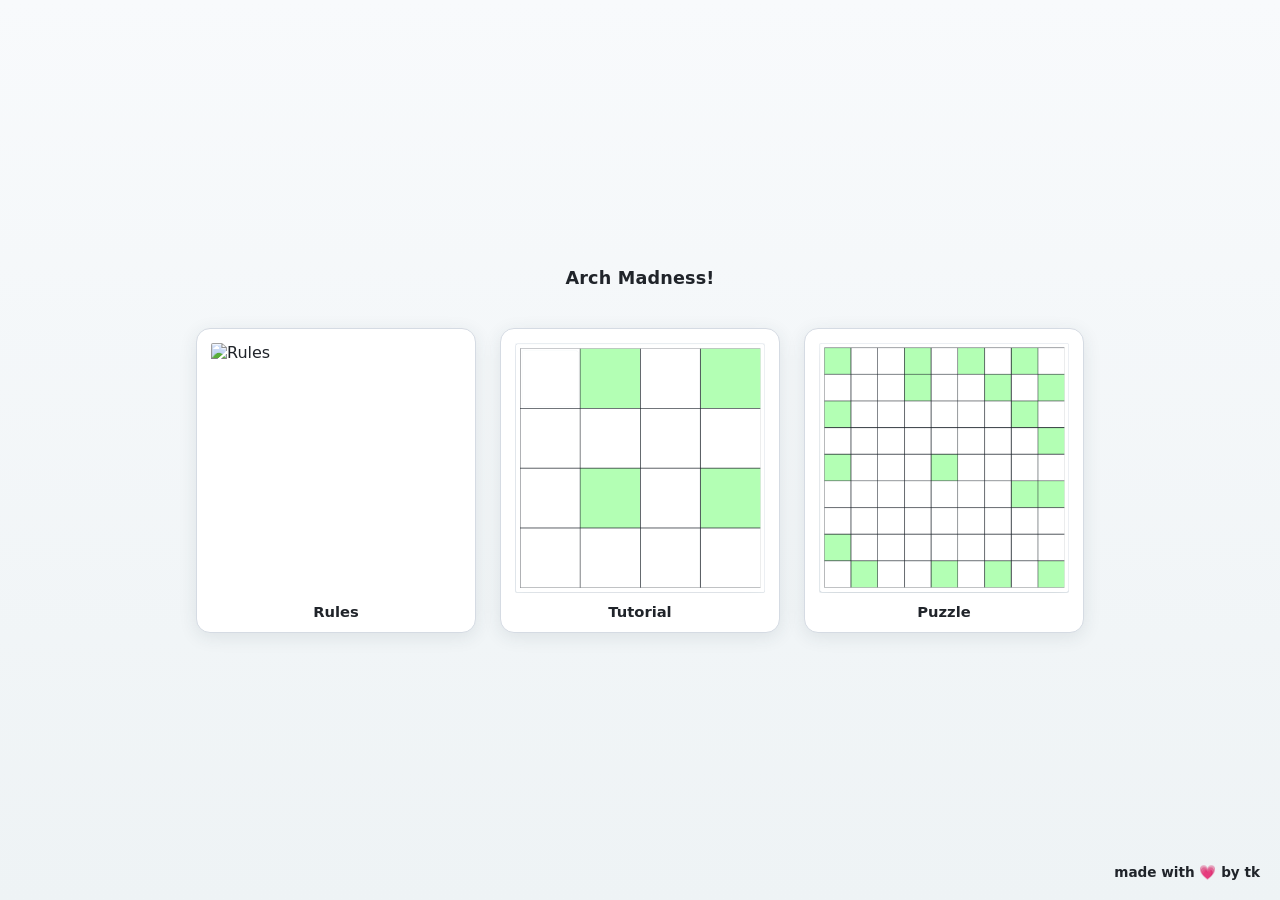
==== 05_26_arch_madness/index.html @ 18c68b8c "add hello world" ====
<!doctype html>
<html lang="en">
<head>
  <meta charset="utf-8">
  <meta name="viewport" content="width=device-width, initial-scale=1">
  <title>Arch Madness</title>
  <script>localStorage.removeItem("arcboard_mode");</script>
  <style>
    :root {
      font-family: Inter, ui-sans-serif, system-ui, -apple-system, BlinkMacSystemFont, "Segoe UI", sans-serif;
    }

    * { box-sizing: border-box; }

    body {
      margin: 0;
      min-height: 100vh;
      display: flex;
      flex-direction: column;
      align-items: center;
      justify-content: center;
      gap: 40px;
      background: linear-gradient(180deg, #f8fafc 0%, #eef3f5 100%);
    }

    h1 {
      margin: 0;
      font-size: 1.1rem;
      font-weight: 700;
      color: #20242a;
      letter-spacing: 0.01em;
    }

    nav {
      display: flex;
      flex-direction: row;
      gap: 24px;
      flex-wrap: wrap;
      justify-content: center;
    }

    nav a {
      display: flex;
      flex-direction: column;
      align-items: center;
      gap: 0;
      text-decoration: none;
      color: #20242a;
      border: 1px solid #d5dbe3;
      border-radius: 14px;
      background: #ffffff;
      box-shadow: 0 4px 18px rgba(40, 54, 70, 0.1);
      padding: 14px 14px 0;
      transition: 140ms ease;
      transition-property: box-shadow, transform, border-color;
    }

    nav a:hover {
      border-color: #1f6f8b;
      box-shadow: 0 8px 28px rgba(31, 111, 139, 0.18);
      transform: translateY(-2px);
    }

    nav a:active {
      transform: translateY(0);
    }

    nav a img {
      width: 250px;
      height: 250px;
      display: block;
      border-radius: 2px;
    }

    .label {
      width: 100%;
      padding: 10px 0 12px;
      text-align: center;
      font-size: 0.92rem;
      font-weight: 680;
      color: #20242a;
    }

    .tk-link {
      position: fixed;
      right: 20px;
      bottom: 20px;
      color: #20242a;
      text-decoration: none;
      font-size: 0.85rem;
      font-weight: 600;
    }

    .tk-link:hover {
      text-decoration: underline;
    }

    .tk-link p {
      margin: 0;
    }
  </style>
</head>
<body>
  <h1>Arch Madness!</h1>
  <nav>
    <a href="rules.html">
      <img src="https://www.janestreet.com/assets/page-bg-img-culture-5e727cd10237b7b9c422d7fd7a195208cca29e200931efe5f9a68ba0a84abde9.svg" alt="Rules">
      <span class="label">Rules</span>
    </a>
    <a href="tutorial.html">
      <img src="media/tutorialbox.png" alt="Tutorial">
      <span class="label">Tutorial</span>
    </a>
    <a href="arch_madness.html">
      <img src="media/puzzlebox.png" alt="Puzzle">
      <span class="label">Puzzle</span>
    </a>
  </nav>
  <a class="tk-link" href="https://github.com/tksoftw" target="_blank">
    <p>made with 💗 by tk</p>
  </a>
</body>
</html>
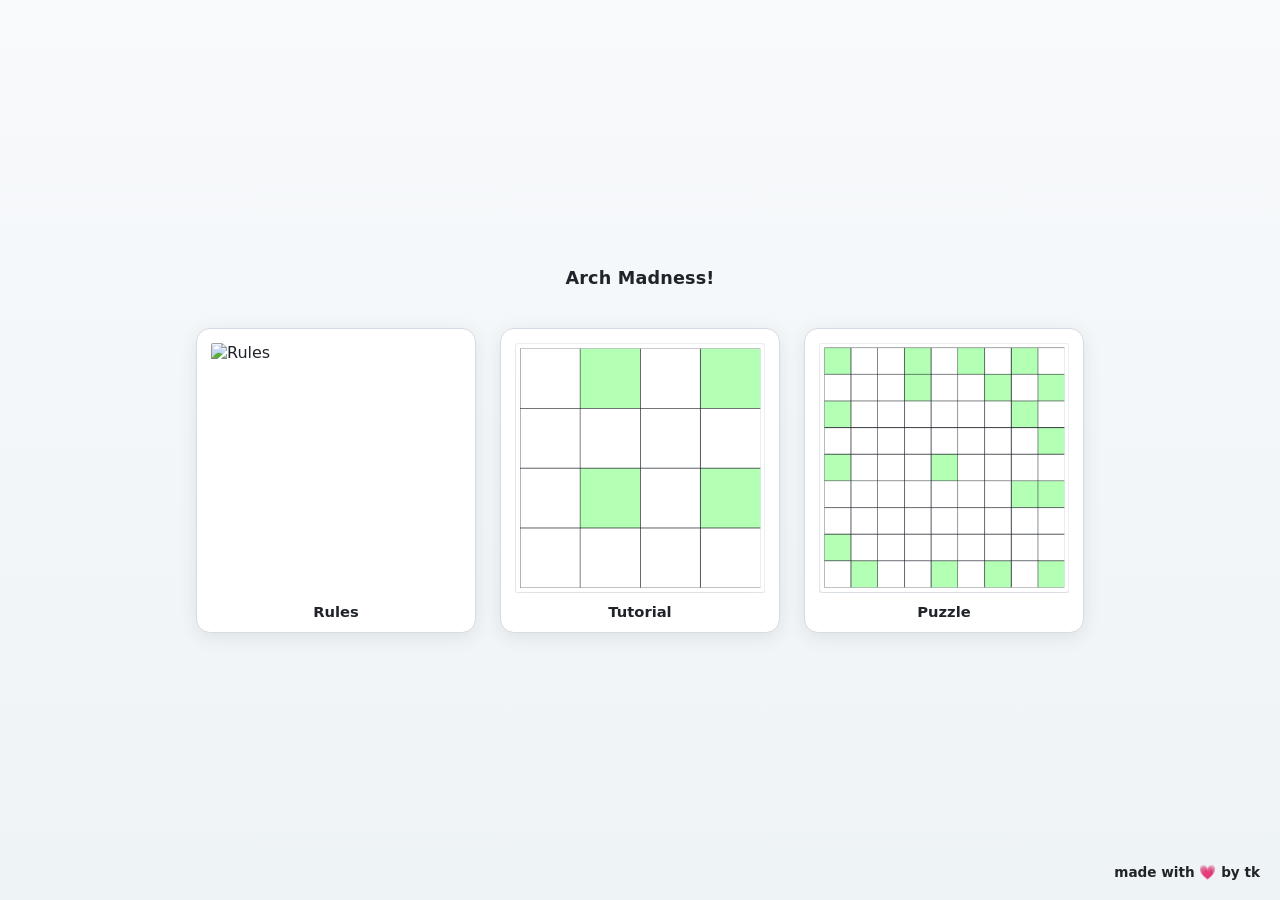
==== commit de4ac80d: "small fix 2" ====
--- a/05_26_arch_madness/index.html
+++ b/05_26_arch_madness/index.html
@@ -12,6 +12,10 @@
 
     * { box-sizing: border-box; }
 
+    html {
+      background: linear-gradient(180deg, #f8fafc 0%, #eef3f5 100%);
+    }
+
     body {
       margin: 0;
       min-height: 100vh;
@@ -20,7 +24,6 @@
       align-items: center;
       justify-content: center;
       gap: 40px;
-      background: linear-gradient(180deg, #f8fafc 0%, #eef3f5 100%);
     }
 
     h1 {
@@ -98,7 +101,17 @@
     .tk-link p {
       margin: 0;
     }
+
+    @media (max-width: 600px) {
+    .tk-link {
+      right: 0;
+      bottom: 30%;
+      transform: translateY(30%) rotate(-90deg);
+      transform-origin: bottom right;
+    }
+  }
   </style>
+  <link rel="stylesheet" href="bg_lock.css">
 </head>
 <body>
   <h1>Arch Madness!</h1>
--- a/05_26_arch_madness/bg_lock.css
+++ b/05_26_arch_madness/bg_lock.css
@@ -0,0 +1,18 @@
+html {
+  background: linear-gradient(180deg, #f8fafc 0%, #eef3f5 100%);
+}
+
+body {
+  margin: 0;
+  min-height: 100dvh;
+  background: transparent;
+}
+
+body::before {
+  content: "";
+  position: fixed;
+  inset: 0;
+  z-index: -1;
+  pointer-events: none;
+  background: linear-gradient(180deg, #f8fafc 0%, #eef3f5 100%);
+}
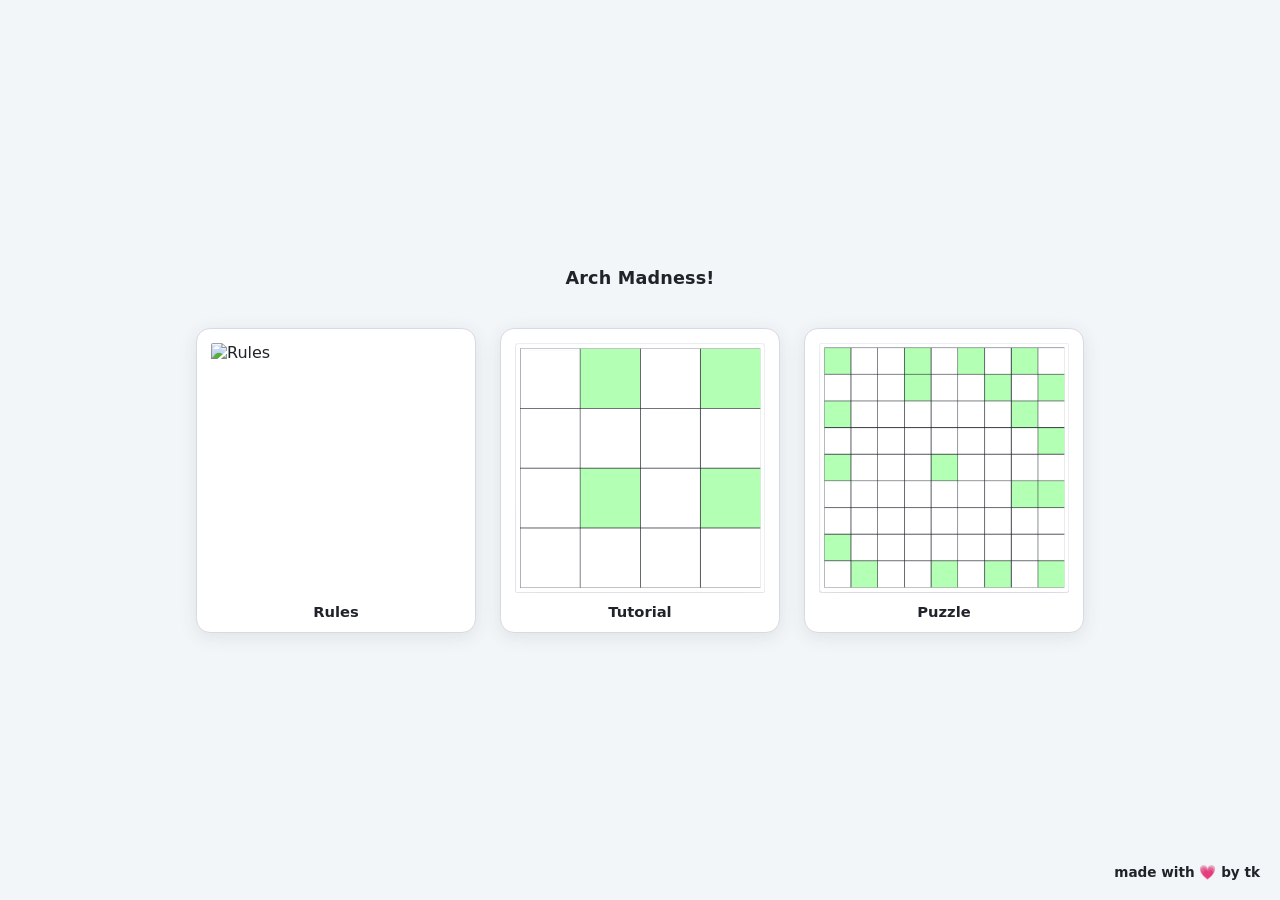
==== commit 1ef02b5f: "replace gradient with solid color" ====
--- a/05_26_arch_madness/index.html
+++ b/05_26_arch_madness/index.html
@@ -13,7 +13,7 @@
     * { box-sizing: border-box; }
 
     html {
-      background: linear-gradient(180deg, #f8fafc 0%, #eef3f5 100%);
+      background: #f3f6f8;
     }
 
     body {
@@ -111,7 +111,6 @@
     }
   }
   </style>
-  <link rel="stylesheet" href="bg_lock.css">
 </head>
 <body>
   <h1>Arch Madness!</h1>
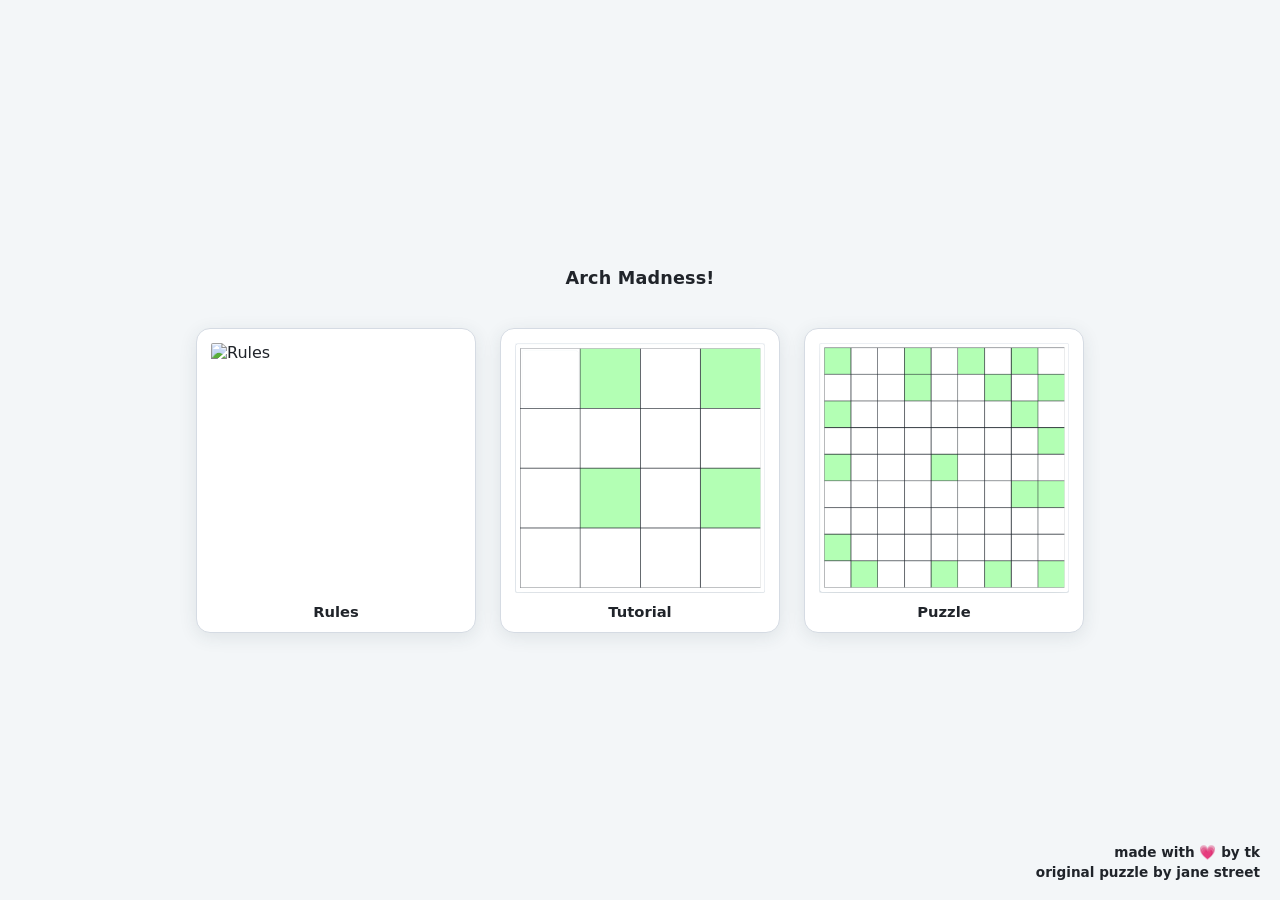
==== commit b188ea14: "attribution" ====
--- a/05_26_arch_madness/index.html
+++ b/05_26_arch_madness/index.html
@@ -84,10 +84,17 @@
       color: #20242a;
     }
 
-    .tk-link {
+    .corner {
       position: fixed;
       right: 20px;
       bottom: 20px;
+      display: flex;
+      flex-direction: column;
+      align-items: flex-end;
+      gap: 4px;
+    }
+
+    .tk-link {
       color: #20242a;
       text-decoration: none;
       font-size: 0.85rem;
@@ -98,16 +105,21 @@
       text-decoration: underline;
     }
 
-    .tk-link p {
-      margin: 0;
+    @media (max-width: 600px) {
+    .corner {
+      right: 0;
+      bottom: 60%;
+      flex-direction: row;
+      align-items: flex-start;
+      gap: 4px;
+      white-space: nowrap;
+      transform: rotate(-90deg);
+      transform-origin: bottom right;
     }
 
-    @media (max-width: 600px) {
-    .tk-link {
-      right: 0;
-      bottom: 30%;
-      transform: translateY(30%) rotate(-90deg);
-      transform-origin: bottom right;
+    /* nudge only the js line up — increase to push it further from tk */
+    .corner .js {
+      transform: translateX(10em);
     }
   }
   </style>
@@ -128,8 +140,9 @@
       <span class="label">Puzzle</span>
     </a>
   </nav>
-  <a class="tk-link" href="https://github.com/tksoftw" target="_blank">
-    <p>made with 💗 by tk</p>
-  </a>
+  <div class="corner">
+    <a class="tk-link" href="https://github.com/tksoftw" target="_blank">made with 💗 by tk</a>
+    <a class="tk-link js" href="https://www.janestreet.com/puzzles/arch-madness-index/" target="_blank">original puzzle by jane street</a>
+  </div>
 </body>
 </html>
